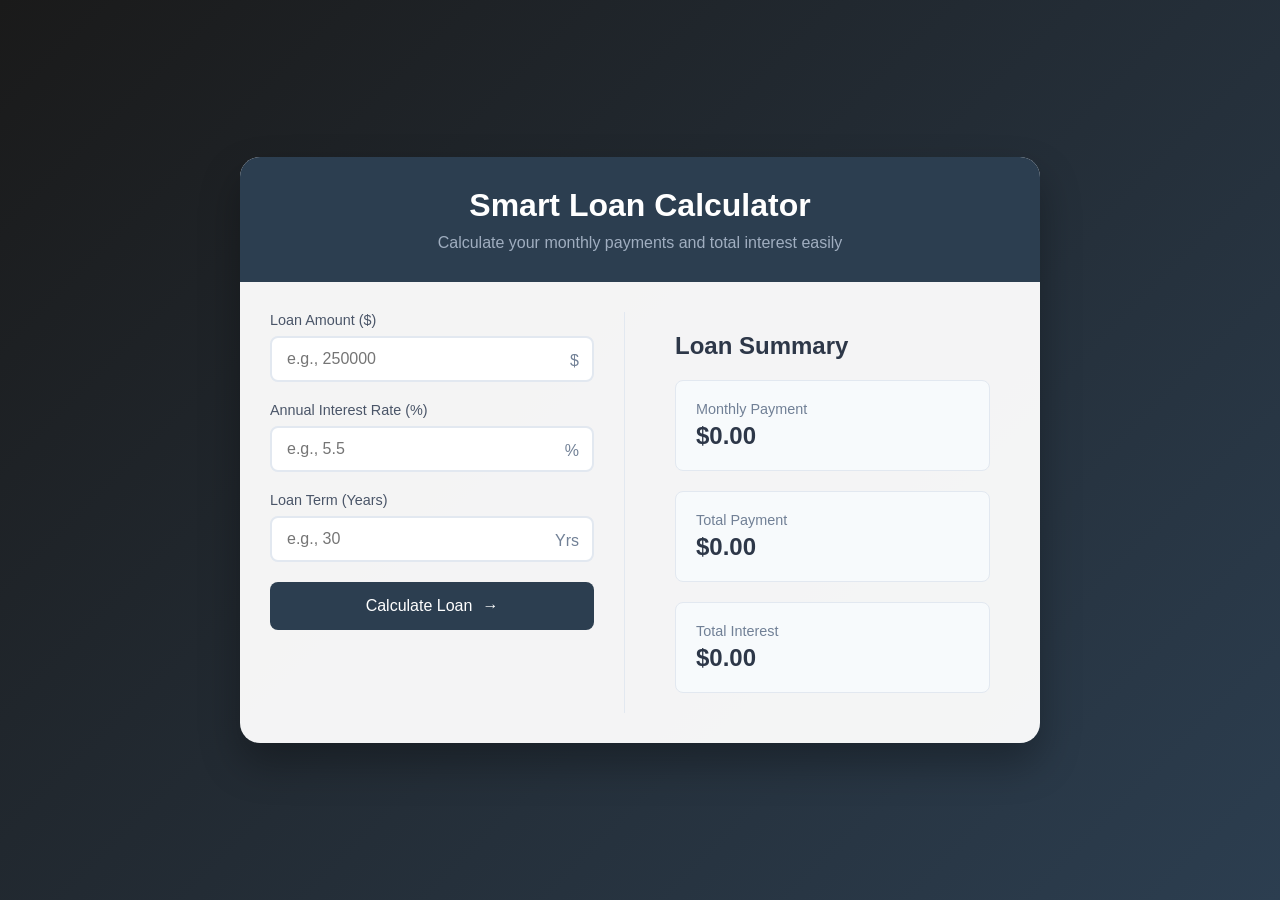
==== Loan Calculator/index.html @ 407043e9 "Add files via upload" ====
<!DOCTYPE html>
<html lang="en">
  <head>
    <meta charset="UTF-8" />
    <meta name="viewport" content="width=device-width, initial-scale=1.0" />
    <title>Smart Loan Calculator</title>
    <link rel="stylesheet" href="styles.css" />
  </head>
  <body>
    <div class="container">
      <div class="calculator">
        <div class="calculator-header">
          <h2>Smart Loan Calculator</h2>
          <p class="subtitle">
            Calculate your monthly payments and total interest easily
          </p>
        </div>

        <div class="calculator-body">
          <div class="input-section">
            <div class="input-group">
              <label for="amount">Loan Amount ($)</label>
              <input type="number" id="amount" placeholder="e.g., 250000" />
              <span class="input-icon">$</span>
            </div>
            <div class="input-group">
              <label for="interest">Annual Interest Rate (%)</label>
              <input
                type="number"
                id="interest"
                step="0.1"
                placeholder="e.g., 5.5"
              />
              <span class="input-icon">%</span>
            </div>
            <div class="input-group">
              <label for="years">Loan Term (Years)</label>
              <input type="number" id="years" placeholder="e.g., 30" />
              <span class="input-icon">Yrs</span>
            </div>
            <button id="calculateBtn">
              Calculate Loan <span class="button-icon">→</span>
            </button>
          </div>

          <div class="results" id="results">
            <h3>Loan Summary</h3>
            <div class="result-grid">
              <div class="result-item">
                <span class="result-label">Monthly Payment</span>
                <span class="result-value" id="monthly">$0.00</span>
              </div>
              <div class="result-item">
                <span class="result-label">Total Payment</span>
                <span class="result-value" id="total">$0.00</span>
              </div>
              <div class="result-item">
                <span class="result-label">Total Interest</span>
                <span class="result-value" id="totalInterest">$0.00</span>
              </div>
            </div>
          </div>
        </div>
      </div>
    </div>
    <script src="script.js"></script>
  </body>
</html>
---- Loan Calculator/styles.css ----
* {
  margin: 0;
  padding: 0;
  box-sizing: border-box;
  font-family: "Inter", sans-serif;
}

.container {
  min-height: 100vh;
  background: linear-gradient(135deg, #1a1a1a, #2c3e50);
  display: flex;
  justify-content: center;
  align-items: center;
  padding: 20px;
}

.calculator {
  background: rgba(255, 255, 255, 0.95);
  border-radius: 20px;
  box-shadow: 0 20px 40px rgba(0, 0, 0, 0.3);
  width: 100%;
  max-width: 800px;
  overflow: hidden;
}

.calculator-header {
  background: #2c3e50;
  padding: 30px;
  text-align: center;
  color: white;
}

.calculator-header h2 {
  font-size: 2rem;
  margin-bottom: 10px;
}

.subtitle {
  color: #a0aec0;
  font-size: 1rem;
}

.calculator-body {
  padding: 30px;
  display: grid;
  grid-template-columns: 1fr 1fr;
  gap: 30px;
}

.input-section {
  padding-right: 30px;
  border-right: 1px solid #e2e8f0;
}

.input-group {
  margin-bottom: 20px;
  position: relative;
}

.input-group label {
  display: block;
  color: #4a5568;
  margin-bottom: 8px;
  font-size: 0.9rem;
  font-weight: 500;
}

.input-group input {
  width: 100%;
  padding: 12px 35px 12px 15px;
  border: 2px solid #e2e8f0;
  border-radius: 8px;
  font-size: 1rem;
  transition: all 0.3s ease;
}

.input-group input:focus {
  outline: none;
  border-color: #2c3e50;
  box-shadow: 0 0 0 3px rgba(44, 62, 80, 0.1);
}

.input-icon {
  position: absolute;
  right: 15px;
  top: 40px;
  color: #718096;
}

button {
  width: 100%;
  padding: 15px;
  background: #2c3e50;
  color: white;
  border: none;
  border-radius: 8px;
  font-size: 1rem;
  cursor: pointer;
  transition: all 0.3s ease;
  display: flex;
  align-items: center;
  justify-content: center;
  gap: 10px;
}

button:hover {
  background: #1a252f;
  transform: translateY(-2px);
}

.results {
  padding: 20px;
}

.results h3 {
  color: #2d3748;
  margin-bottom: 20px;
  font-size: 1.5rem;
}

.result-grid {
  display: grid;
  gap: 20px;
}

.result-item {
  background: #f7fafc;
  padding: 20px;
  border-radius: 8px;
  border: 1px solid #e2e8f0;
}

.result-label {
  display: block;
  color: #718096;
  font-size: 0.9rem;
  margin-bottom: 5px;
}

.result-value {
  display: block;
  color: #2d3748;
  font-size: 1.5rem;
  font-weight: bold;
}

@media (max-width: 768px) {
  .calculator-body {
    grid-template-columns: 1fr;
  }

  .input-section {
    padding-right: 0;
    border-right: none;
    border-bottom: 1px solid #e2e8f0;
    padding-bottom: 30px;
  }
}
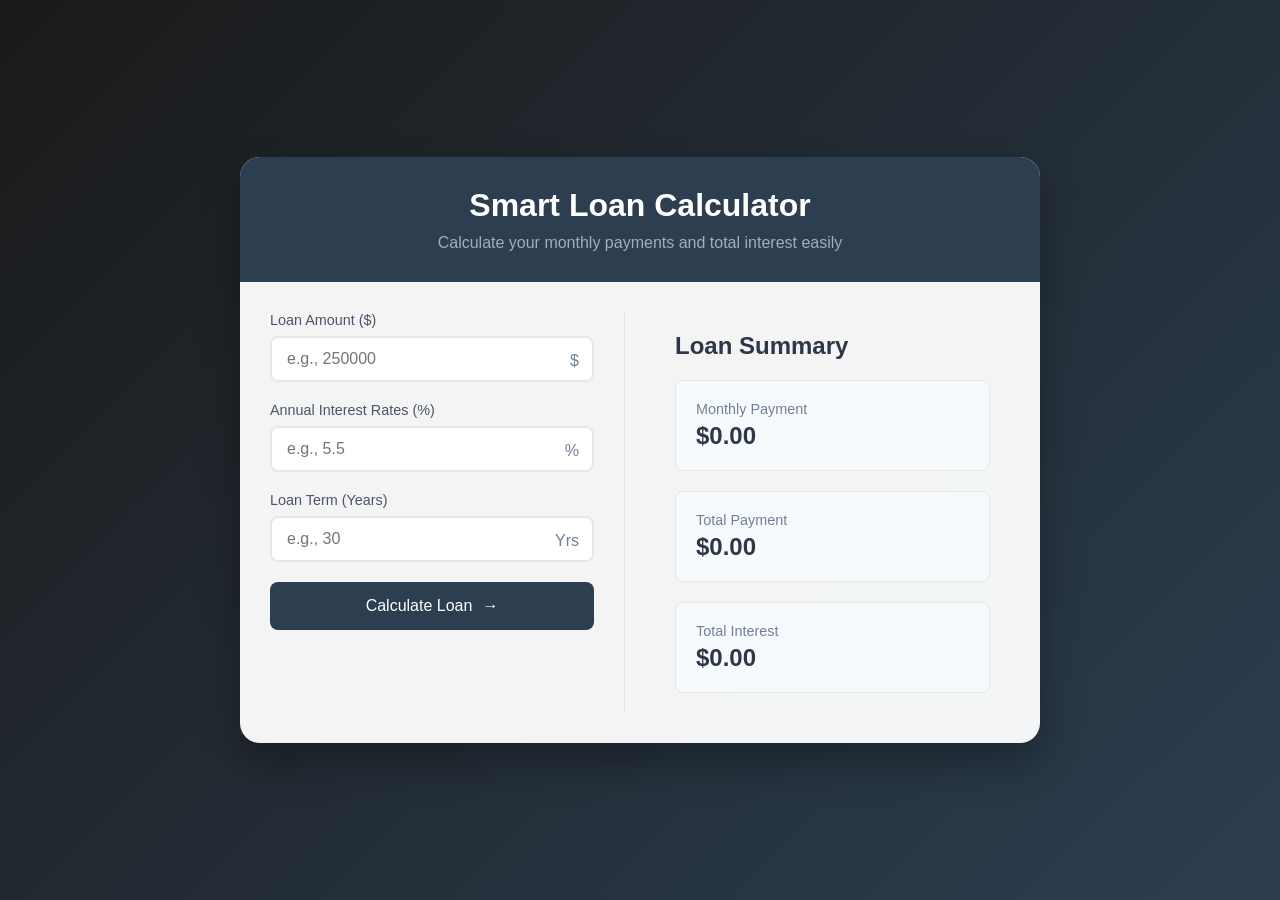
==== commit 82e13019: "index.html" ====
--- a/Loan Calculator/index.html
+++ b/Loan Calculator/index.html
@@ -3,7 +3,7 @@
   <head>
     <meta charset="UTF-8" />
     <meta name="viewport" content="width=device-width, initial-scale=1.0" />
-    <title>Smart Loan Calculator</title>
+    <title>Smart Loans Calculator</title>
     <link rel="stylesheet" href="styles.css" />
   </head>
   <body>
@@ -24,7 +24,7 @@
               <span class="input-icon">$</span>
             </div>
             <div class="input-group">
-              <label for="interest">Annual Interest Rate (%)</label>
+              <label for="interest">Annual Interest Rates (%)</label>
               <input
                 type="number"
                 id="interest"
